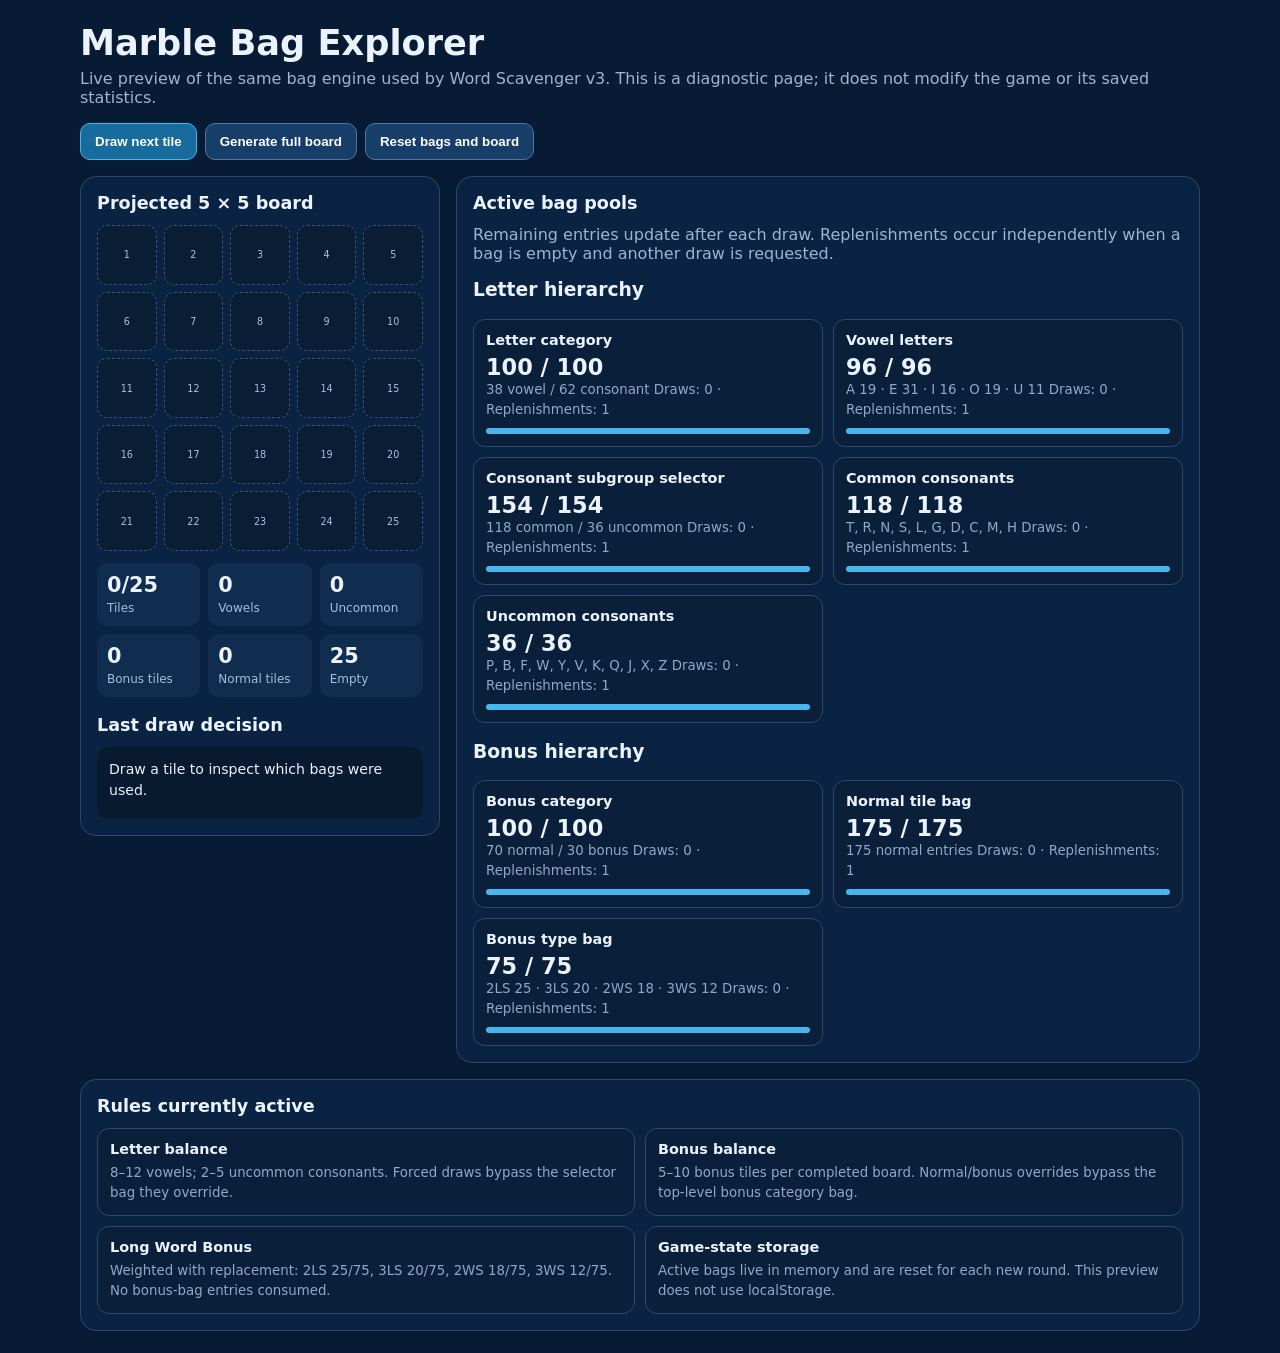
==== marble-bag-preview.html @ c9214f36 "v3 marble bag initial v3 marble bag initial" ====
<!doctype html>
<html lang="en">
<head>
  <meta charset="utf-8">
  <meta name="viewport" content="width=device-width, initial-scale=1">
  <meta name="theme-color" content="#071b35">
  <title>Word Scavenger — Marble Bag Preview</title>
  <style>
    :root { color-scheme: dark; font-family: system-ui, -apple-system, Segoe UI, sans-serif; background: #071b35; color: #eaf3ff; }
    * { box-sizing: border-box; }
    body { margin: 0; padding: 22px; }
    main { max-width: 1120px; margin: 0 auto; }
    h1, h2, h3, p { margin-top: 0; }
    h1 { margin-bottom: 6px; font-size: clamp(1.6rem, 4vw, 2.2rem); }
    h2 { font-size: 1.1rem; margin-bottom: 12px; }
    .muted { color: #9eb4d0; }
    .panel { border: 1px solid #29496e; background: #0b2342; border-radius: 16px; padding: 16px; margin-top: 16px; }
    .controls { display: flex; gap: 8px; flex-wrap: wrap; margin-top: 16px; }
    button { cursor: pointer; border: 1px solid #4c76a4; border-radius: 10px; padding: 10px 14px; color: #fff; background: #173d69; font-weight: 700; }
    button.primary { background: #176b9d; border-color: #42b8ed; }
    button:hover { filter: brightness(1.13); }
    .layout { display: grid; grid-template-columns: minmax(270px, 360px) minmax(0, 1fr); gap: 16px; align-items: start; }
    .board { display: grid; grid-template-columns: repeat(5, minmax(0, 1fr)); gap: 7px; }
    .tile { aspect-ratio: 1; min-width: 0; display: flex; flex-direction: column; align-items: center; justify-content: center; border: 1px solid #355578; border-radius: 10px; background: #102b4c; position: relative; }
    .tile.empty { border-style: dashed; background: #091d35; color: #57718e; }
    .letter { font-size: clamp(1.05rem, 3vw, 1.7rem); line-height: 1.1; font-weight: 900; }
    .bonus { position: absolute; right: 4px; top: 3px; font-size: .62rem; font-weight: 900; color: #ffdf70; }
    .value { font-size: .6rem; color: #a9c1dd; }
    .tile.b2ls { background: #174e60; border-color: #2bb6c9; }
    .tile.b3ls { background: #145d4b; border-color: #43d69a; }
    .tile.b2ws { background: #60421b; border-color: #e6a53c; }
    .tile.b3ws { background: #633047; border-color: #f179b2; }
    .metrics { display: grid; grid-template-columns: repeat(3, minmax(0, 1fr)); gap: 8px; margin-top: 12px; }
    .metric { border-radius: 10px; padding: 10px; background: #102c4e; }
    .metric strong { display: block; font-size: 1.3rem; }
    .metric span { font-size: .75rem; color: #a8bdd7; }
    .bags { display: grid; grid-template-columns: repeat(2, minmax(0, 1fr)); gap: 10px; }
    .bag { border: 1px solid #2c4a6c; border-radius: 12px; padding: 12px; background: #0a1f39; }
    .bag h3 { font-size: .9rem; margin-bottom: 6px; }
    .bag .count { font-size: 1.4rem; font-weight: 900; }
    .bag small { display: block; color: #91a9c5; line-height: 1.5; }
    .progress { height: 6px; background: #1a3554; border-radius: 99px; overflow: hidden; margin-top: 8px; }
    .progress span { display: block; height: 100%; background: #46b7ed; width: 0; }
    .draw-log { border-radius: 10px; background: #071a30; padding: 12px; min-height: 72px; white-space: pre-wrap; overflow-wrap: anywhere; font-size: .88rem; line-height: 1.5; }
    @media (max-width: 760px) { body { padding: 12px; } .layout { grid-template-columns: 1fr; } .bags { grid-template-columns: repeat(2, minmax(0, 1fr)); } }
    @media (max-width: 390px) { .bags { grid-template-columns: 1fr; } .panel { padding: 12px; } }
  </style>
  <script src="js/marble-bag.js"></script>
</head>
<body>
<main>
  <h1>Marble Bag Explorer</h1>
  <p class="muted">Live preview of the same bag engine used by Word Scavenger v3. This is a diagnostic page; it does not modify the game or its saved statistics.</p>
  <div class="controls">
    <button class="primary" id="draw-next">Draw next tile</button>
    <button id="generate-board">Generate full board</button>
    <button id="new-round">Reset bags and board</button>
  </div>
  <div class="layout">
    <section class="panel">
      <h2>Projected 5 × 5 board</h2>
      <div id="board" class="board" aria-label="Marble Bag preview board"></div>
      <div class="metrics" id="metrics"></div>
      <h2 style="margin-top:18px">Last draw decision</h2>
      <div class="draw-log" id="draw-log">Draw a tile to inspect which bags were used.</div>
    </section>
    <section class="panel">
      <h2>Active bag pools</h2>
      <p class="muted">Remaining entries update after each draw. Replenishments occur independently when a bag is empty and another draw is requested.</p>
      <h3>Letter hierarchy</h3>
      <div class="bags" id="letter-bags"></div>
      <h3 style="margin-top:18px">Bonus hierarchy</h3>
      <div class="bags" id="bonus-bags"></div>
    </section>
  </div>
  <section class="panel">
    <h2>Rules currently active</h2>
    <div class="bags">
      <div class="bag"><h3>Letter balance</h3><small>8–12 vowels; 2–5 uncommon consonants. Forced draws bypass the selector bag they override.</small></div>
      <div class="bag"><h3>Bonus balance</h3><small>5–10 bonus tiles per completed board. Normal/bonus overrides bypass the top-level bonus category bag.</small></div>
      <div class="bag"><h3>Long Word Bonus</h3><small>Weighted with replacement: 2LS 25/75, 3LS 20/75, 2WS 18/75, 3WS 12/75. No bonus-bag entries consumed.</small></div>
      <div class="bag"><h3>Game-state storage</h3><small>Active bags live in memory and are reset for each new round. This preview does not use localStorage.</small></div>
    </div>
  </section>
</main>
<script>
  (() => {
    'use strict';
    const engine = window.WordMarbleBag.createEngine();
    let tiles = Array(25).fill(null);
    let nextIndex = 0;
    const $ = (id) => document.getElementById(id);
    const letterBags = [
      ['letterCategory', 'Letter category', '38 vowel / 62 consonant'],
      ['vowelLetters', 'Vowel letters', 'A 19 · E 31 · I 16 · O 19 · U 11'],
      ['consonantGroup', 'Consonant subgroup selector', '118 common / 36 uncommon'],
      ['commonLetters', 'Common consonants', 'T, R, N, S, L, G, D, C, M, H'],
      ['uncommonLetters', 'Uncommon consonants', 'P, B, F, W, Y, V, K, Q, J, X, Z']
    ];
    const bonusBags = [
      ['bonusCategory', 'Bonus category', '70 normal / 30 bonus'],
      ['normalTiles', 'Normal tile bag', '175 normal entries'],
      ['bonusTypes', 'Bonus type bag', '2LS 25 · 3LS 20 · 2WS 18 · 3WS 12']
    ];
    function tileClass(bonus) { return ({ '2LS': 'b2ls', '3LS': 'b3ls', '2WS': 'b2ws', '3WS': 'b3ws' })[bonus] || ''; }
    function drawLog() {
      const last = engine.getLastDraw();
      if (!last.letter && !last.bonus) { $('draw-log').textContent = 'Draw a tile to inspect which bags were used.'; return; }
      const letter = last.letter;
      const bonus = last.bonus;
      const lines = [];
      if (letter) {
        lines.push(`Letter: ${letter.letter} (${letter.category})`);
        lines.push(`  category source: ${letter.categorySource}`);
        if (letter.group) lines.push(`  consonant subgroup: ${letter.group} (${letter.groupSource})`);
      }
      if (bonus) {
        lines.push(`Bonus: ${bonus.type}`);
        lines.push(`  category source: ${bonus.categorySource}`);
        lines.push(`  type source: ${bonus.typeSource}`);
      }
      $('draw-log').textContent = lines.join('\n');
    }
    function renderBoard() {
      const board = $('board');
      board.replaceChildren();
      tiles.forEach((tile, index) => {
        const cell = document.createElement('div');
        cell.className = `tile ${tile ? tileClass(tile.bonus) : 'empty'}`;
        if (tile) {
          const letter = document.createElement('span'); letter.className = 'letter'; letter.textContent = tile.letter;
          const value = document.createElement('span'); value.className = 'value'; value.textContent = tile.bonus === 'NO' ? 'normal' : 'bonus';
          cell.append(letter, value);
          if (tile.bonus !== 'NO') { const mark = document.createElement('span'); mark.className = 'bonus'; mark.textContent = tile.bonus; cell.append(mark); }
        } else {
          const placeholder = document.createElement('span'); placeholder.textContent = String(index + 1); placeholder.className = 'value'; cell.append(placeholder);
        }
        board.append(cell);
      });
      const filled = tiles.filter(Boolean);
      const vowels = filled.filter((t) => 'AEIOU'.includes(t.letter)).length;
      const uncommon = filled.filter((t) => 'PBFWYVKQJXZ'.includes(t.letter)).length;
      const bonuses = filled.filter((t) => t.bonus !== 'NO' && !t.isWildLetter).length;
      $('metrics').innerHTML = '';
      [['Tiles', `${filled.length}/25`], ['Vowels', vowels], ['Uncommon', uncommon], ['Bonus tiles', bonuses], ['Normal tiles', filled.length - bonuses], ['Empty', 25 - filled.length]].forEach(([label, value]) => {
        const item = document.createElement('div'); item.className = 'metric';
        const strong = document.createElement('strong'); strong.textContent = value;
        const span = document.createElement('span'); span.textContent = label;
        item.append(strong, span); $('metrics').append(item);
      });
    }
    function renderBags(containerId, definitions, state) {
      const container = $(containerId); container.replaceChildren();
      definitions.forEach(([key, title, description]) => {
        const data = state[key];
        const card = document.createElement('div'); card.className = 'bag';
        const heading = document.createElement('h3'); heading.textContent = title;
        const count = document.createElement('div'); count.className = 'count'; count.textContent = `${data.remaining} / ${data.size}`;
        const detail = document.createElement('small'); detail.textContent = `${description}\nDraws: ${data.draws} · Replenishments: ${data.replenishments}`;
        const progress = document.createElement('div'); progress.className = 'progress';
        const bar = document.createElement('span'); bar.style.width = `${data.size ? (data.remaining / data.size) * 100 : 0}%`; progress.append(bar);
        card.append(heading, count, detail, progress); container.append(card);
      });
    }
    function render() {
      renderBoard();
      const state = engine.getState();
      renderBags('letter-bags', letterBags, state);
      renderBags('bonus-bags', bonusBags, state);
      drawLog();
      $('draw-next').disabled = nextIndex >= 25;
    }
    function drawNext() {
      if (nextIndex >= 25) return;
      tiles[nextIndex] = engine.generateTile(tiles, nextIndex);
      nextIndex += 1;
      render();
    }
    function reset() {
      engine.reset();
      tiles = Array(25).fill(null);
      nextIndex = 0;
      render();
    }
    $('draw-next').addEventListener('click', drawNext);
    $('generate-board').addEventListener('click', () => { while (nextIndex < 25) drawNext(); });
    $('new-round').addEventListener('click', reset);
    render();
  })();
</script>
</body>
</html>
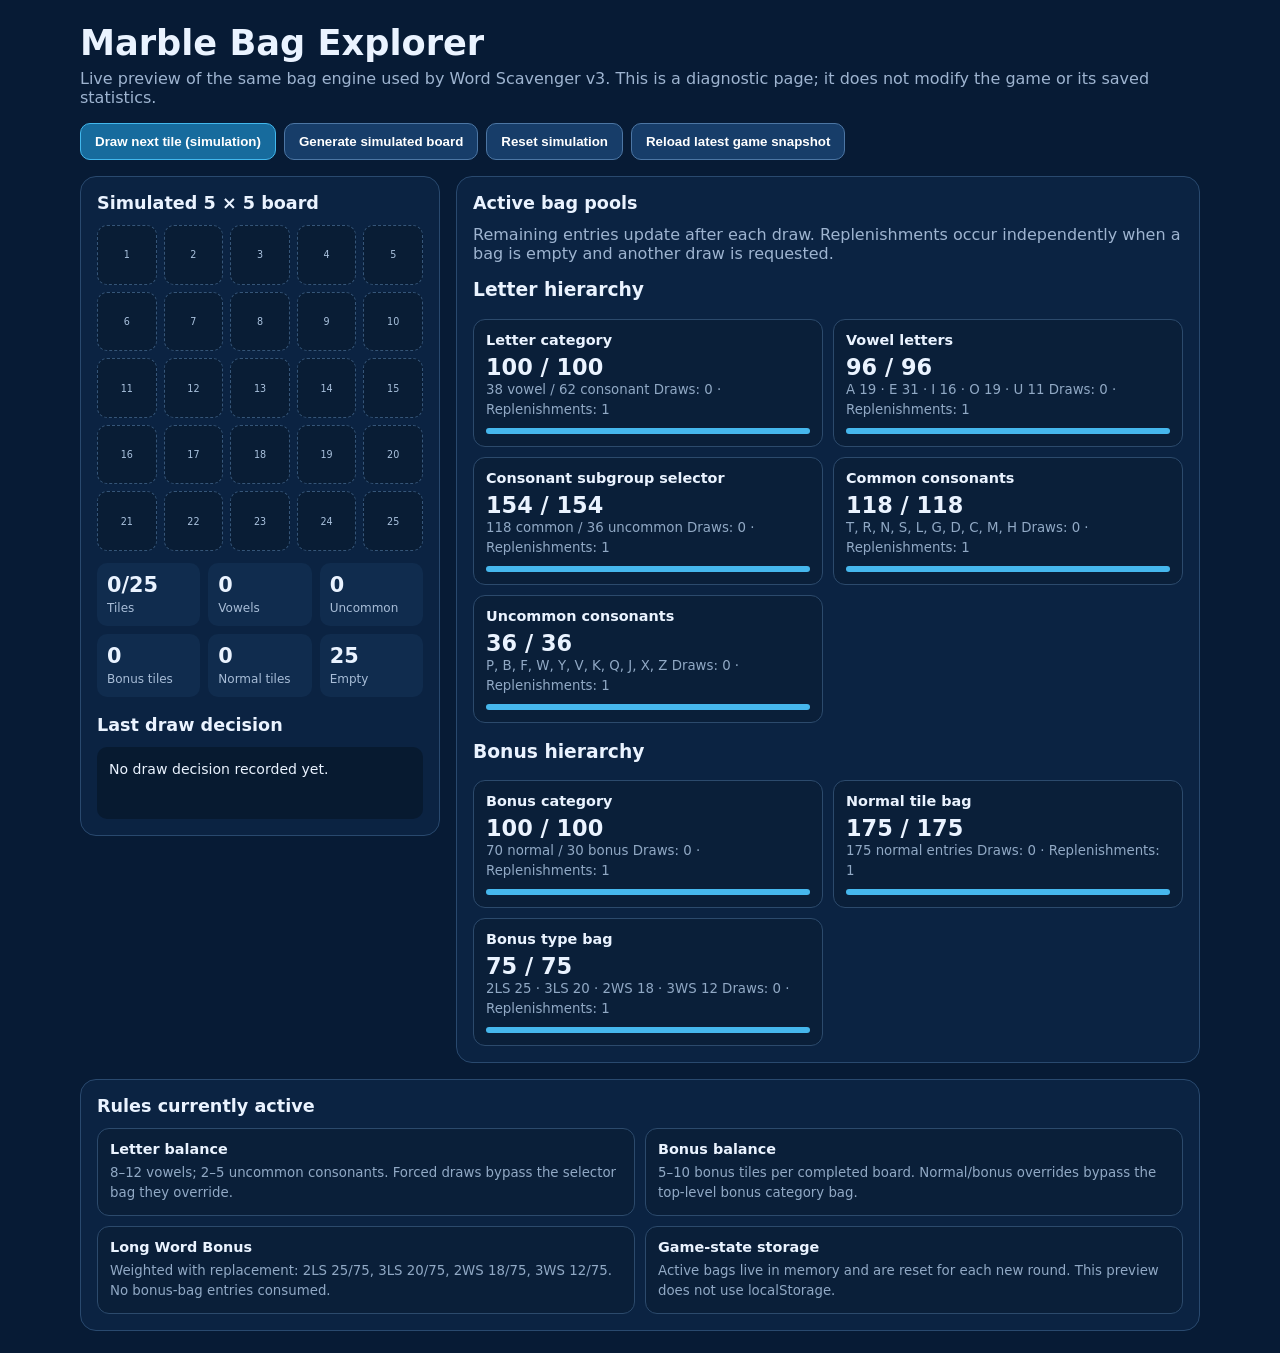
==== commit b2640a37: "marble bag update3 marble bag update3" ====
--- a/marble-bag-preview.html
+++ b/marble-bag-preview.html
@@ -42,6 +42,10 @@
     .progress { height: 6px; background: #1a3554; border-radius: 99px; overflow: hidden; margin-top: 8px; }
     .progress span { display: block; height: 100%; background: #46b7ed; width: 0; }
     .draw-log { border-radius: 10px; background: #071a30; padding: 12px; min-height: 72px; white-space: pre-wrap; overflow-wrap: anywhere; font-size: .88rem; line-height: 1.5; }
+    .snapshot-banner { border: 1px solid #4f8c65; background: #102f2b; border-radius: 12px; padding: 12px 14px; margin-top: 16px; }
+    .snapshot-banner strong { color: #9ce6b0; }
+    .snapshot-banner.stale { border-color: #876a35; background: #302818; }
+    .snapshot-banner.stale strong { color: #f5d28a; }
     @media (max-width: 760px) { body { padding: 12px; } .layout { grid-template-columns: 1fr; } .bags { grid-template-columns: repeat(2, minmax(0, 1fr)); } }
     @media (max-width: 390px) { .bags { grid-template-columns: 1fr; } .panel { padding: 12px; } }
   </style>
@@ -52,13 +56,15 @@
   <h1>Marble Bag Explorer</h1>
   <p class="muted">Live preview of the same bag engine used by Word Scavenger v3. This is a diagnostic page; it does not modify the game or its saved statistics.</p>
   <div class="controls">
-    <button class="primary" id="draw-next">Draw next tile</button>
-    <button id="generate-board">Generate full board</button>
-    <button id="new-round">Reset bags and board</button>
+    <button class="primary" id="draw-next">Draw next tile (simulation)</button>
+    <button id="generate-board">Generate simulated board</button>
+    <button id="new-round">Reset simulation</button>
+    <button id="load-game-snapshot">Reload latest game snapshot</button>
   </div>
+  <div id="snapshot-banner" class="snapshot-banner" hidden></div>
   <div class="layout">
     <section class="panel">
-      <h2>Projected 5 × 5 board</h2>
+      <h2 id="board-heading">Projected 5 × 5 board</h2>
       <div id="board" class="board" aria-label="Marble Bag preview board"></div>
       <div class="metrics" id="metrics"></div>
       <h2 style="margin-top:18px">Last draw decision</h2>
@@ -89,6 +95,9 @@
     const engine = window.WordMarbleBag.createEngine();
     let tiles = Array(25).fill(null);
     let nextIndex = 0;
+    let gameSnapshot = null;
+    let showingGameSnapshot = false;
+    const SNAPSHOT_KEY = 'wordScavengerMarbleBagDebugSnapshot';
     const $ = (id) => document.getElementById(id);
     const letterBags = [
       ['letterCategory', 'Letter category', '38 vowel / 62 consonant'],
@@ -103,9 +112,8 @@
       ['bonusTypes', 'Bonus type bag', '2LS 25 · 3LS 20 · 2WS 18 · 3WS 12']
     ];
     function tileClass(bonus) { return ({ '2LS': 'b2ls', '3LS': 'b3ls', '2WS': 'b2ws', '3WS': 'b3ws' })[bonus] || ''; }
-    function drawLog() {
-      const last = engine.getLastDraw();
-      if (!last.letter && !last.bonus) { $('draw-log').textContent = 'Draw a tile to inspect which bags were used.'; return; }
+    function drawLog(last = engine.getLastDraw()) {
+      if (!last || (!last.letter && !last.bonus)) { $('draw-log').textContent = 'No draw decision recorded yet.'; return; }
       const letter = last.letter;
       const bonus = last.bonus;
       const lines = [];
@@ -121,10 +129,10 @@
       }
       $('draw-log').textContent = lines.join('\n');
     }
-    function renderBoard() {
+    function renderBoard(boardTiles = tiles) {
       const board = $('board');
       board.replaceChildren();
-      tiles.forEach((tile, index) => {
+      boardTiles.forEach((tile, index) => {
         const cell = document.createElement('div');
         cell.className = `tile ${tile ? tileClass(tile.bonus) : 'empty'}`;
         if (tile) {
@@ -137,9 +145,9 @@
         }
         board.append(cell);
       });
-      const filled = tiles.filter(Boolean);
-      const vowels = filled.filter((t) => 'AEIOU'.includes(t.letter)).length;
-      const uncommon = filled.filter((t) => 'PBFWYVKQJXZ'.includes(t.letter)).length;
+      const filled = boardTiles.filter(Boolean);
+      const vowels = filled.filter((t) => 'AEIOU'.includes(String(t.letter || '').toUpperCase())).length;
+      const uncommon = filled.filter((t) => 'PBFWYVKQJXZ'.includes(String(t.letter || '').toUpperCase())).length;
       const bonuses = filled.filter((t) => t.bonus !== 'NO' && !t.isWildLetter).length;
       $('metrics').innerHTML = '';
       [['Tiles', `${filled.length}/25`], ['Vowels', vowels], ['Uncommon', uncommon], ['Bonus tiles', bonuses], ['Normal tiles', filled.length - bonuses], ['Empty', 25 - filled.length]].forEach(([label, value]) => {
@@ -162,30 +170,80 @@
         card.append(heading, count, detail, progress); container.append(card);
       });
     }
+    function loadSnapshot() {
+      try {
+        const raw = localStorage.getItem(SNAPSHOT_KEY);
+        const parsed = raw ? JSON.parse(raw) : null;
+        gameSnapshot = parsed && parsed.version === 1 && Array.isArray(parsed.board) && parsed.bags ? parsed : null;
+      } catch (error) { gameSnapshot = null; }
+      showingGameSnapshot = Boolean(gameSnapshot);
+      render();
+    }
     function render() {
+      const banner = $('snapshot-banner');
+      if (showingGameSnapshot && gameSnapshot) {
+        const stamp = new Date(gameSnapshot.updatedAt);
+        const validStamp = !Number.isNaN(stamp.getTime());
+        banner.hidden = false;
+        banner.classList.toggle('stale', validStamp && Date.now() - stamp.getTime() > 5 * 60 * 1000);
+        banner.innerHTML = `<strong>Showing latest saved game snapshot</strong><br><span class="muted">Updated ${validStamp ? stamp.toLocaleString() : 'at an unknown time'} · ${gameSnapshot.roundActive ? (gameSnapshot.isPaused ? 'Round paused' : 'Round active') : 'Round not active'}. Refresh this page after playing to load the newest snapshot. This is a read-only snapshot, not a live connection.</span>`;
+        renderBoard(gameSnapshot.board);
+        const filled = gameSnapshot.board.filter(Boolean);
+        const vowels = filled.filter((t) => 'AEIOU'.includes(String(t.letter || '').toUpperCase())).length;
+        const uncommon = filled.filter((t) => 'PBFWYVKQJXZ'.includes(String(t.letter || '').toUpperCase())).length;
+        const bonuses = filled.filter((t) => t.bonus !== 'NO' && !t.isWildLetter).length;
+        $('metrics').innerHTML = '';
+        [['Tiles', `${filled.length}/25`], ['Vowels', vowels], ['Uncommon', uncommon], ['Bonus tiles', bonuses], ['Normal tiles', filled.length - bonuses], ['Empty', 25 - filled.length]].forEach(([label, value]) => {
+          const item = document.createElement('div'); item.className = 'metric';
+          const strong = document.createElement('strong'); strong.textContent = value;
+          const span = document.createElement('span'); span.textContent = label;
+          item.append(strong, span); $('metrics').append(item);
+        });
+        renderBags('letter-bags', letterBags, gameSnapshot.bags);
+        renderBags('bonus-bags', bonusBags, gameSnapshot.bags);
+        drawLog(gameSnapshot.lastDraw);
+        $('board-heading').textContent = 'Current game board snapshot';
+        $('draw-heading').textContent = 'Last recorded bag draw';
+        $('draw-next').disabled = false;
+        return;
+      }
+      banner.hidden = true;
       renderBoard();
       const state = engine.getState();
       renderBags('letter-bags', letterBags, state);
       renderBags('bonus-bags', bonusBags, state);
       drawLog();
+      $('board-heading').textContent = 'Simulated 5 × 5 board';
+      $('draw-heading').textContent = 'Last simulated draw decision';
       $('draw-next').disabled = nextIndex >= 25;
     }
+    function startSimulationIfNeeded() {
+      if (showingGameSnapshot) {
+        showingGameSnapshot = false;
+        engine.reset();
+        tiles = Array(25).fill(null);
+        nextIndex = 0;
+      }
+    }
     function drawNext() {
+      startSimulationIfNeeded();
       if (nextIndex >= 25) return;
       tiles[nextIndex] = engine.generateTile(tiles, nextIndex);
       nextIndex += 1;
       render();
     }
     function reset() {
+      showingGameSnapshot = false;
       engine.reset();
       tiles = Array(25).fill(null);
       nextIndex = 0;
       render();
     }
     $('draw-next').addEventListener('click', drawNext);
-    $('generate-board').addEventListener('click', () => { while (nextIndex < 25) drawNext(); });
+    $('generate-board').addEventListener('click', () => { startSimulationIfNeeded(); while (nextIndex < 25) drawNext(); });
     $('new-round').addEventListener('click', reset);
-    render();
+    $('load-game-snapshot').addEventListener('click', loadSnapshot);
+    loadSnapshot();
   })();
 </script>
 </body>
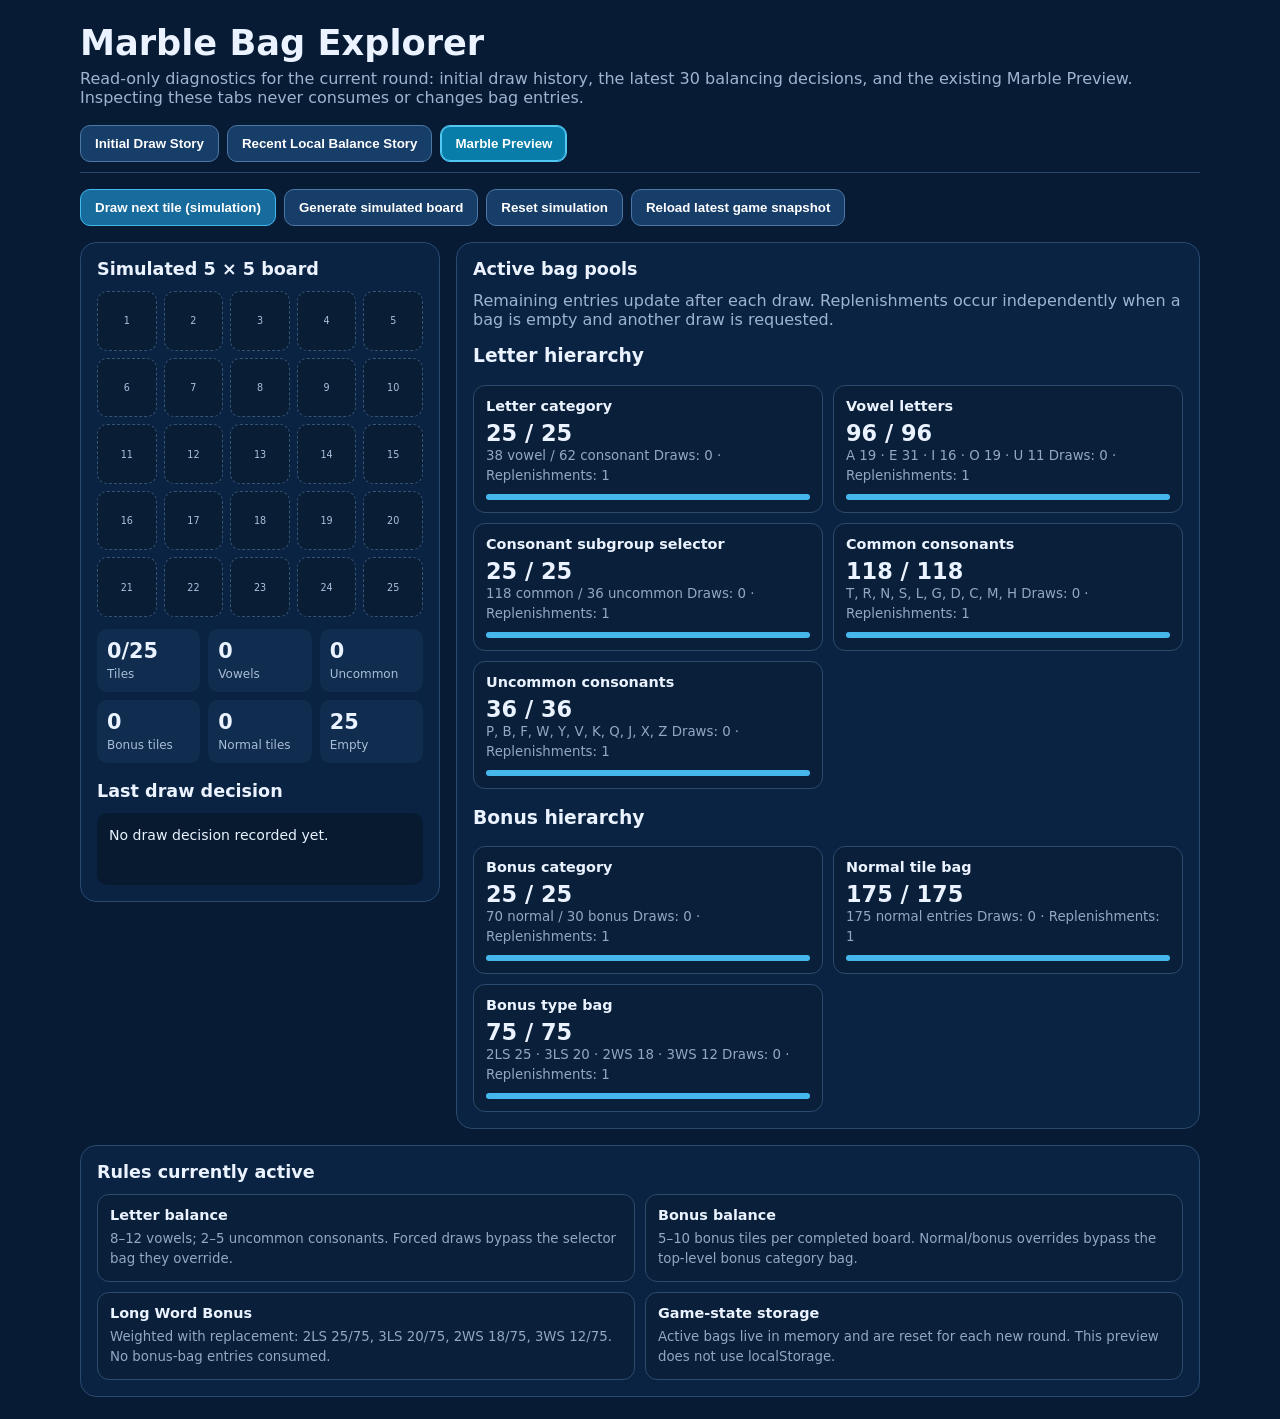
==== commit 0064100a: "v3.08.2_Integrated_3x3_Draw_History v3.08.2_Integrated_3x3_Draw_History" ====
--- a/marble-bag-preview.html
+++ b/marble-bag-preview.html
@@ -46,15 +46,53 @@
     .snapshot-banner strong { color: #9ce6b0; }
     .snapshot-banner.stale { border-color: #876a35; background: #302818; }
     .snapshot-banner.stale strong { color: #f5d28a; }
+    .tabbar { display:flex; gap:8px; flex-wrap:wrap; margin:18px 0 8px; border-bottom:1px solid #29496e; padding-bottom:10px; }
+    .tabbar button[aria-selected="true"] { background:#087da9; border-color:#52c8f2; box-shadow:0 0 0 1px #52c8f2 inset; }
+    .tab-panel[hidden] { display:none; }
+    .story-list { display:grid; gap:10px; }
+    .story-card { border:1px solid #2c4a6c; border-radius:12px; padding:12px; background:#0a1f39; }
+    .story-card summary { cursor:pointer; font-weight:800; }
+    .story-meta { color:#9eb4d0; font-size:.78rem; margin:6px 0; }
+    .story-detail { white-space:pre-wrap; overflow-wrap:anywhere; font-size:.84rem; line-height:1.55; color:#d7e7fa; margin-top:10px; }
+    .status { display:inline-block; border-radius:99px; padding:3px 8px; background:#173d69; color:#c9eaff; font-size:.7rem; font-weight:800; margin-left:6px; }
+    .empty-story { border:1px dashed #426080; border-radius:12px; padding:18px; color:#9eb4d0; text-align:center; }
     @media (max-width: 760px) { body { padding: 12px; } .layout { grid-template-columns: 1fr; } .bags { grid-template-columns: repeat(2, minmax(0, 1fr)); } }
     @media (max-width: 390px) { .bags { grid-template-columns: 1fr; } .panel { padding: 12px; } }
+
+    .story-region-wrap{margin:12px 0;padding:12px;border:1px solid #294c76;border-radius:14px;background:linear-gradient(145deg,#102b4b,#0a1e36)}
+    .story-region-title{font-weight:750;text-transform:capitalize;margin-bottom:9px;color:#eaf3ff}
+    .story-region-grid{display:grid;grid-template-columns:repeat(3,minmax(0,1fr));gap:6px;max-width:340px}
+    .story-region-cell{aspect-ratio:1.18;display:flex;flex-direction:column;align-items:center;justify-content:center;border:1px solid #40516a;border-radius:9px;background:#26364a;color:#eaf3ff;min-width:0}
+    .story-region-cell strong{font-size:clamp(1.05rem,4vw,1.5rem);line-height:1.1}
+    .story-region-cell small{font-size:.55rem;letter-spacing:.04em;color:#b8c6d8;margin-top:3px}
+    .story-region-cell.is-drawn{background:#123e70;border-color:#38a2ff;box-shadow:inset 0 0 0 1px #38a2ff}
+    .story-region-cell.is-protected{background:#59451d;border-color:#e5b94b}
+    .story-region-legend{font-size:.72rem;color:#aebed2;margin-top:8px}
+    .story-card summary{display:flex;align-items:center;gap:8px;flex-wrap:wrap}
+    .story-card summary .status{margin-left:auto}
+    @media(max-width:500px){.story-region-grid{max-width:100%;gap:4px}.story-region-cell{border-radius:7px}}
+
   </style>
   <script src="js/marble-bag.js"></script>
 </head>
 <body>
 <main>
   <h1>Marble Bag Explorer</h1>
-  <p class="muted">Live preview of the same bag engine used by Word Scavenger v3. This is a diagnostic page; it does not modify the game or its saved statistics.</p>
+  <p class="muted">Read-only diagnostics for the current round: initial draw history, the latest 30 balancing decisions, and the existing Marble Preview. Inspecting these tabs never consumes or changes bag entries.</p>
+  <div class="tabbar" role="tablist" aria-label="Marble Preview views">
+    <button type="button" role="tab" id="tab-initial" aria-selected="false" aria-controls="panel-initial">Initial Draw Story</button>
+    <button type="button" role="tab" id="tab-recent" aria-selected="false" aria-controls="panel-recent">Recent Local Balance Story</button>
+    <button type="button" role="tab" id="tab-preview" aria-selected="true" aria-controls="panel-preview">Marble Preview</button>
+  </div>
+  <section class="panel tab-panel" id="panel-initial" role="tabpanel" hidden>
+    <h2>Initial Draw Story</h2><p class="muted">Generation decisions for the current round, in draw order. This is recorded game history, not a reconstructed simulation.</p>
+    <div id="initial-story" class="story-list"><div class="empty-story">No initial draw history is available. Start a new round, then reload this preview.</div></div>
+  </section>
+  <section class="panel tab-panel" id="panel-recent" role="tabpanel" hidden>
+    <h2>Recent Local Balance Story</h2><p class="muted">The latest 30 actual balance decisions, newest first. Expand an entry to inspect candidate outcome, attempts, affected regions, and before/after counts.</p>
+    <div id="recent-story" class="story-list"><div class="empty-story">No recent balance decisions are available yet.</div></div>
+  </section>
+  <div class="tab-panel" id="panel-preview" role="tabpanel">
   <div class="controls">
     <button class="primary" id="draw-next">Draw next tile (simulation)</button>
     <button id="generate-board">Generate simulated board</button>
@@ -88,6 +126,7 @@
       <div class="bag"><h3>Game-state storage</h3><small>Active bags live in memory and are reset for each new round. This preview does not use localStorage.</small></div>
     </div>
   </section>
+  </div>
 </main>
 <script>
   (() => {
@@ -170,6 +209,83 @@
         card.append(heading, count, detail, progress); container.append(card);
       });
     }
+    function safeText(value) { return value === undefined || value === null ? '—' : String(value); }
+    function renderStoryList(containerId, events, kind) {
+      const container = $(containerId); container.replaceChildren();
+      if (!Array.isArray(events) || !events.length) {
+        const empty = document.createElement('div'); empty.className = 'empty-story';
+        empty.textContent = kind === 'initial' ? 'No initial draw history is available. Start a new round, then reload this preview.' : 'No recent balance decisions are available yet.';
+        container.append(empty); return;
+      }
+      events.forEach((event, index) => {
+        const card = document.createElement('details'); card.className = 'story-card';
+        const summary = document.createElement('summary');
+        const operation = safeText(event.operation || event.phase || 'Draw');
+        const position = Number.isInteger(event.position) ? ` · Row ${Math.floor(event.position / 5) + 1}, Col ${(event.position % 5) + 1}` : '';
+        summary.textContent = `${kind === 'initial' ? `Draw ${event.sequence || index + 1}` : new Date(event.at || Date.now()).toLocaleTimeString()} · ${operation}${position}`;
+        const status = document.createElement('span'); status.className = 'status'; status.textContent = event.relaxed ? 'LOCAL RELAXED' : (event.rejected ? 'RETRIED' : 'ACCEPTED'); summary.append(status);
+        const meta = document.createElement('div'); meta.className = 'story-meta';
+        meta.textContent = `${event.accepted === false || event.relaxed ? 'Local constraint not met' : 'Validation passed'} · Attempts: ${safeText(event.attempt || event.attempts)} · Rejected: ${safeText(event.rejected)}`;
+        const detail = document.createElement('div'); detail.className = 'story-detail';
+        const regionNames = ['top-left','top-right','center','bottom-left','bottom-right'];
+        const regionCells = {
+          'top-left':[0,1,2,5,6,7,10,11,12],
+          'top-right':[2,3,4,7,8,9,12,13,14],
+          'center':[6,7,8,11,12,13,16,17,18],
+          'bottom-left':[10,11,12,15,16,17,20,21,22],
+          'bottom-right':[12,13,14,17,18,19,22,23,24]
+        };
+        const boardSnapshot = Array.isArray(event.boardSnapshot) ? event.boardSnapshot : null;
+        const regionName = String(event.region || event.phase || (event.affectedRegions?.length ? regionNames[event.affectedRegions[0]-1] : ''));
+        const cells = regionCells[regionName];
+        if (boardSnapshot && cells) {
+          const visual = document.createElement('div'); visual.className = 'story-region-wrap';
+          const visualTitle = document.createElement('div'); visualTitle.className = 'story-region-title';
+          visualTitle.textContent = `${regionName.replace('-', ' ')} · 3 × 3`;
+          const grid = document.createElement('div'); grid.className = 'story-region-grid';
+          const drawn = new Set(event.drawnPositions || event.positions || (Number.isInteger(event.position) ? [event.position] : []));
+          const protectedSet = new Set(event.protectedPositions || []);
+          cells.forEach((boardIndex) => {
+            const tile = boardSnapshot[boardIndex];
+            const cell = document.createElement('div');
+            cell.className = 'story-region-cell' + (drawn.has(boardIndex) ? ' is-drawn' : (protectedSet.has(boardIndex) ? ' is-protected' : ''));
+            const letter = document.createElement('strong'); letter.textContent = tile?.letter || '·';
+            const row = document.createElement('small'); row.textContent = drawn.has(boardIndex) ? 'DRAWN' : (protectedSet.has(boardIndex) ? 'LOCKED' : 'KEPT');
+            cell.append(letter,row); grid.append(cell);
+          });
+          visual.append(visualTitle,grid);
+          const legend = document.createElement('div'); legend.className = 'story-region-legend';
+          legend.textContent = 'Blue: newly drawn · Gold: protected/shared · Grey: unchanged';
+          visual.append(legend); card.append(visual);
+        }
+        const localBefore = Array.isArray(event.localBefore) ? event.localBefore.map((v,i)=>`R${i+1}:${v}`).join('  ') : '—';
+        const localAfter = Array.isArray(event.localAfter) ? event.localAfter.map((v,i)=>`R${i+1}:${v}`).join('  ') : '—';
+        const draw = event.draw || {};
+        const lines = [
+          `Affected regions: ${(event.affectedRegions || []).map((n)=>`R${n}`).join(', ') || '—'}`,
+          `Local vowels before: ${localBefore}`,
+          `Local vowels after:  ${localAfter}`,
+          `Global before: ${event.globalBefore ? `${event.globalBefore.vowels} vowels / ${event.globalBefore.uncommon} uncommon` : '—'}`,
+          `Global after:  ${event.globalAfter ? `${event.globalAfter.vowels} vowels / ${event.globalAfter.uncommon} uncommon` : '—'}`,
+          `Rejected candidates: ${(event.rejectedCandidates || []).map((candidate) => `${candidate.letter} — ${candidate.reason}`).join('; ') || 'None recorded'}`,
+          `Accepted letter: ${safeText(event.acceptedLetter)}`,
+          `Draw source: ${draw.letter ? `${draw.letter.categorySource}; ${draw.letter.groupSource || draw.letter.group || 'letter bag'}; ${draw.letter.letterCapSource || ''}` : '—'}`,
+          `Bag restoration: ${event.rejected ? 'Rejected candidates restored before retry' : 'No rejected candidate restoration recorded'}`
+        ];
+        detail.textContent = lines.join('\n');
+        card.append(summary, meta, detail); container.append(card);
+      });
+    }
+    function showTab(name) {
+      ['initial','recent','preview'].forEach((tab) => {
+        const active = tab === name;
+        $(`tab-${tab}`).setAttribute('aria-selected', String(active));
+        $(`tab-${tab}`).tabIndex = active ? 0 : -1;
+        $(`panel-${tab}`).hidden = !active;
+      });
+    }
+    ['initial','recent','preview'].forEach((tab) => $(`tab-${tab}`).addEventListener('click', () => showTab(tab)));
+
     function loadSnapshot() {
       try {
         const raw = localStorage.getItem(SNAPSHOT_KEY);
@@ -180,6 +296,8 @@
       render();
     }
     function render() {
+      renderStoryList('initial-story', gameSnapshot?.initialDrawStory || [], 'initial');
+      renderStoryList('recent-story', gameSnapshot?.recentBalanceStory || [], 'recent');
       const banner = $('snapshot-banner');
       if (showingGameSnapshot && gameSnapshot) {
         const stamp = new Date(gameSnapshot.updatedAt);
